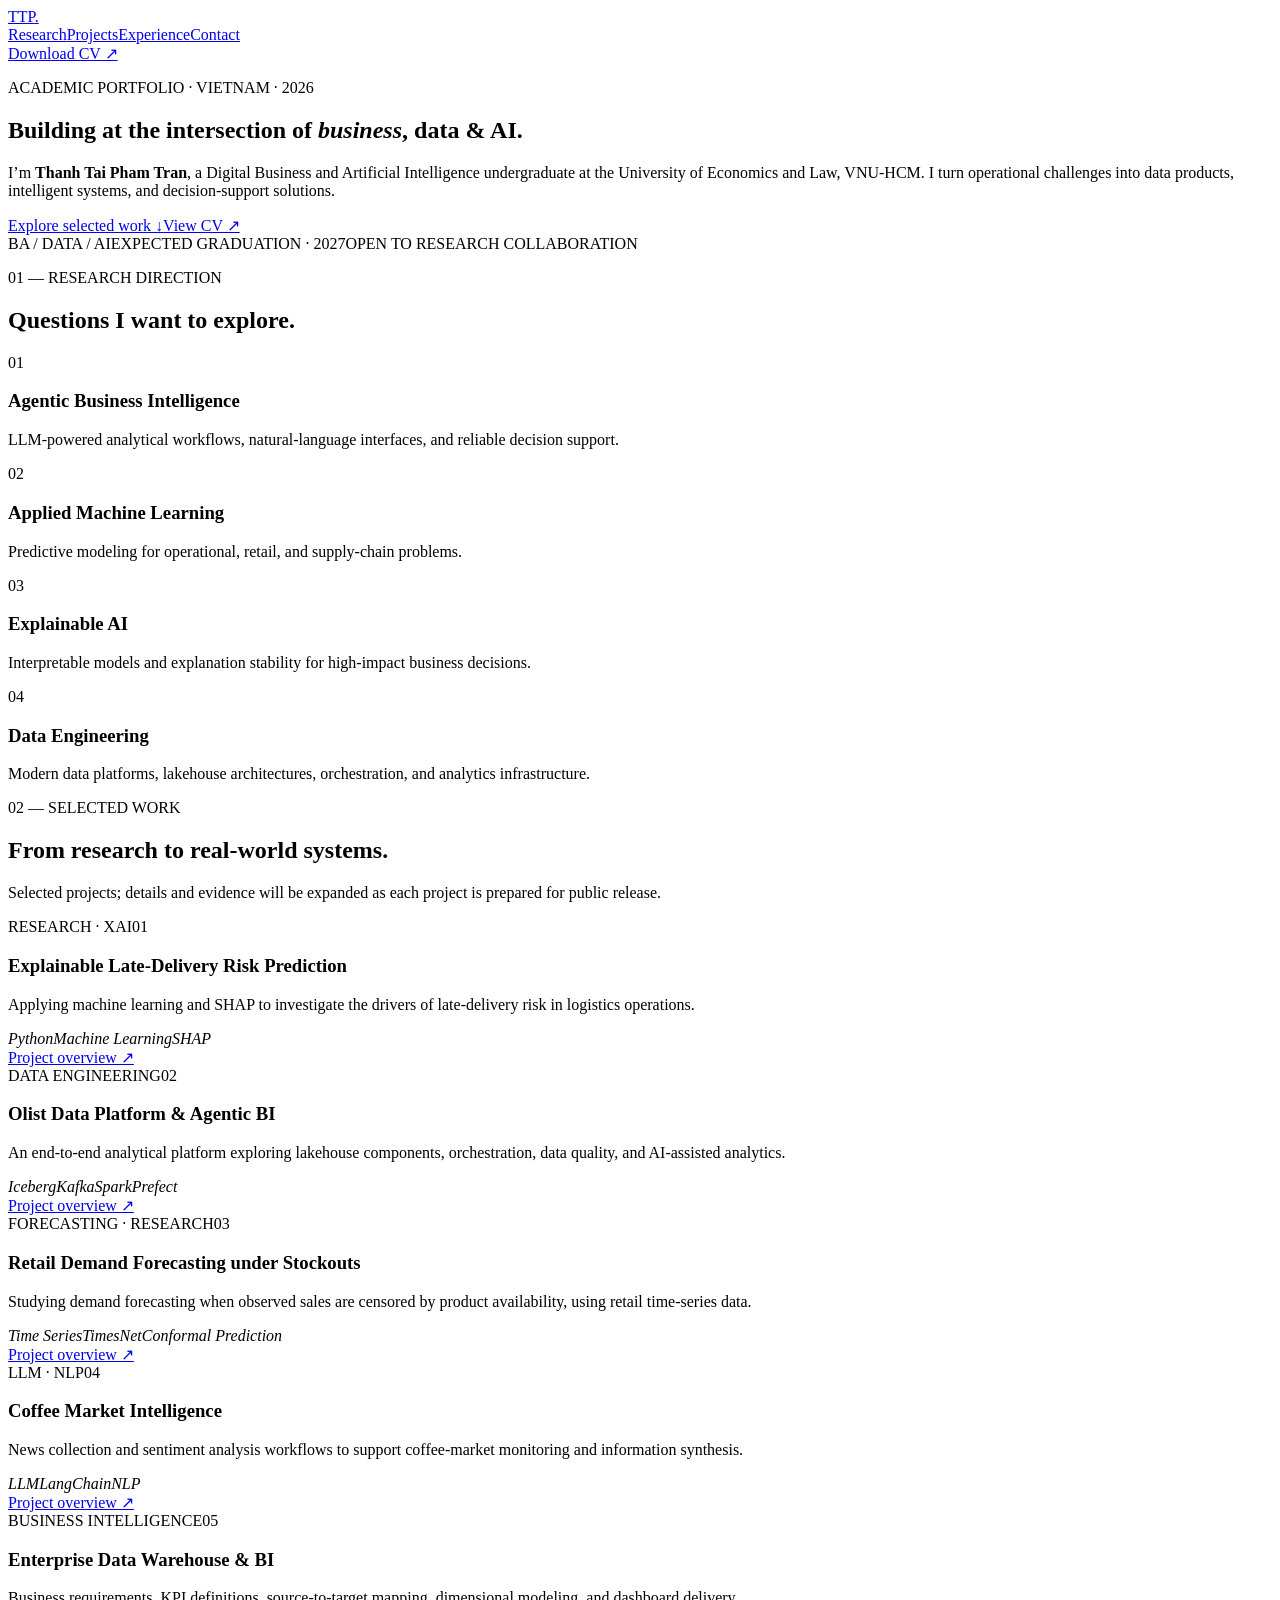
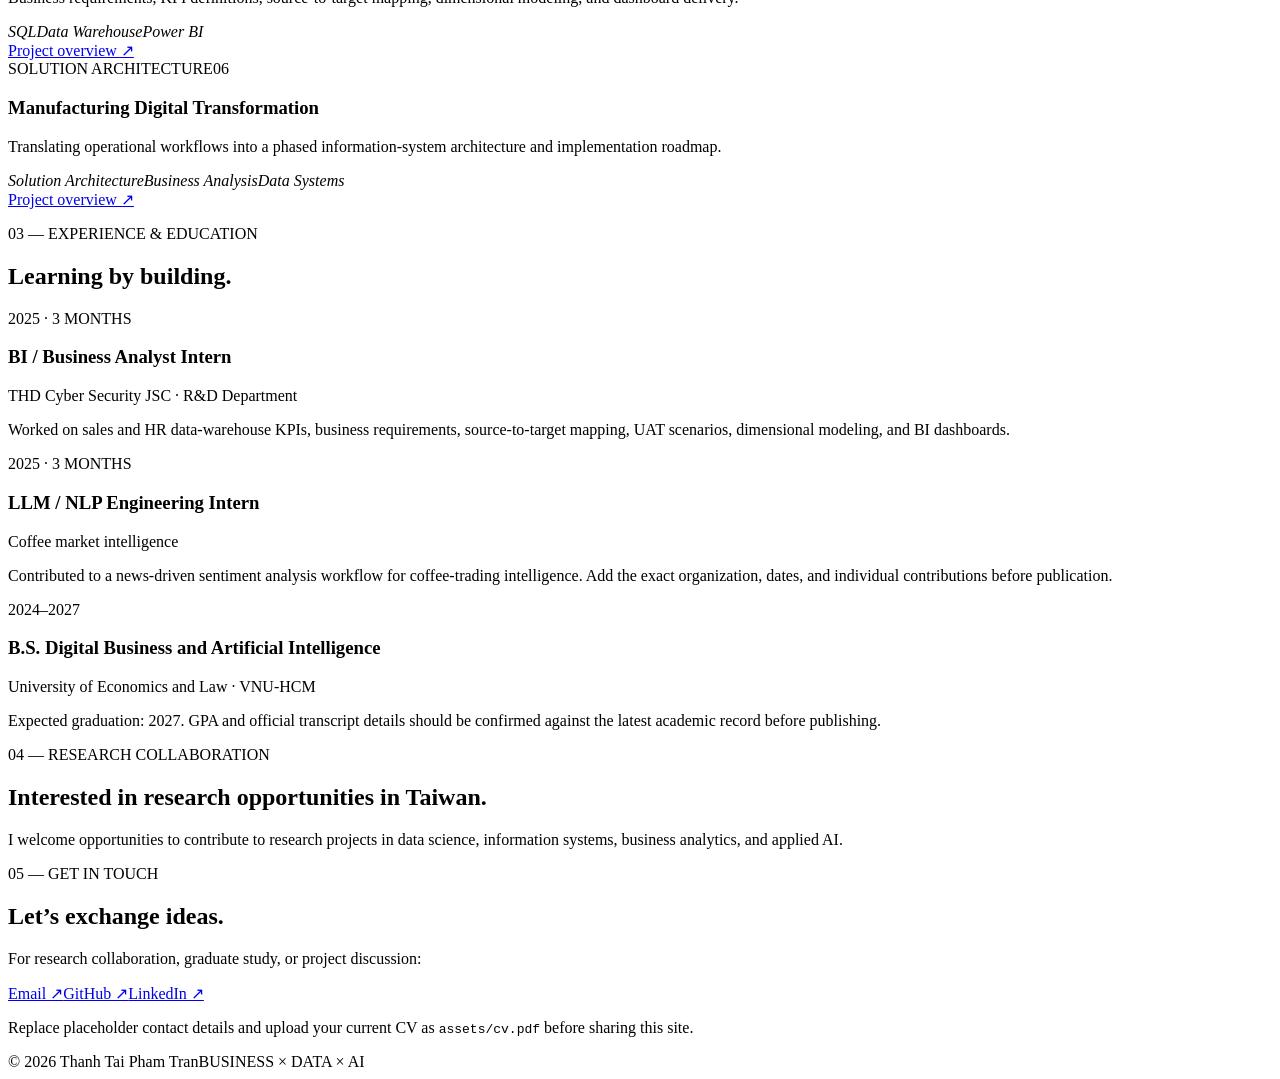
==== index.html @ 2ae8aedc "Add academic portfolio homepage" ====
<!doctype html>
<html lang="en">
<head>
<meta charset="utf-8"><meta name="viewport" content="width=device-width, initial-scale=1">
<meta name="description" content="Academic portfolio of Thanh Tai Pham Tran — Business, Data Science and AI.">
<title>Thanh Tai Pham Tran | Academic Portfolio</title>
<link rel="preconnect" href="https://fonts.googleapis.com"><link rel="preconnect" href="https://fonts.gstatic.com" crossorigin>
<link href="https://fonts.googleapis.com/css2?family=DM+Mono:wght@400;500&family=DM+Sans:wght@400;500;600;700&family=Playfair+Display:wght@600;700&display=swap" rel="stylesheet">
<link rel="stylesheet" href="assets/style.css">
</head>
<body>
<header class="nav"><a class="brand" href="#">TTP<span>.</span></a><nav><a href="#research">Research</a><a href="#projects">Projects</a><a href="#experience">Experience</a><a href="#contact">Contact</a></nav><a class="nav-cta" href="assets/cv.pdf">Download CV ↗</a></header>
<main>
<section class="hero">
<p class="eyebrow">ACADEMIC PORTFOLIO · VIETNAM · 2026</p>
<h1>Building at the intersection of <em>business</em>, data & AI.</h1>
<p class="intro">I’m <strong>Thanh Tai Pham Tran</strong>, a Digital Business and Artificial Intelligence undergraduate at the University of Economics and Law, VNU-HCM. I turn operational challenges into data products, intelligent systems, and decision-support solutions.</p>
<div class="actions"><a class="primary" href="#projects">Explore selected work ↓</a><a class="secondary" href="assets/cv.pdf">View CV ↗</a></div>
<div class="hero-meta"><span>BA / DATA / AI</span><span>EXPECTED GRADUATION · 2027</span><span>OPEN TO RESEARCH COLLABORATION</span></div>
</section>
<section id="research" class="section">
<div class="section-head"><p class="eyebrow">01 — RESEARCH DIRECTION</p><h2>Questions I want to explore.</h2></div>
<div class="interest-grid"><article><span>01</span><h3>Agentic Business Intelligence</h3><p>LLM-powered analytical workflows, natural-language interfaces, and reliable decision support.</p></article><article><span>02</span><h3>Applied Machine Learning</h3><p>Predictive modeling for operational, retail, and supply-chain problems.</p></article><article><span>03</span><h3>Explainable AI</h3><p>Interpretable models and explanation stability for high-impact business decisions.</p></article><article><span>04</span><h3>Data Engineering</h3><p>Modern data platforms, lakehouse architectures, orchestration, and analytics infrastructure.</p></article></div>
</section>
<section id="projects" class="section">
<div class="section-head"><p class="eyebrow">02 — SELECTED WORK</p><h2>From research to real-world systems.</h2><p class="section-note">Selected projects; details and evidence will be expanded as each project is prepared for public release.</p></div>
<div class="project-grid">
<article class="project"><div class="project-top"><span>RESEARCH · XAI</span><span>01</span></div><h3>Explainable Late-Delivery Risk Prediction</h3><p>Applying machine learning and SHAP to investigate the drivers of late-delivery risk in logistics operations.</p><div class="tags"><i>Python</i><i>Machine Learning</i><i>SHAP</i></div><a href="projects/late-delivery-risk.html">Project overview ↗</a></article>
<article class="project"><div class="project-top"><span>DATA ENGINEERING</span><span>02</span></div><h3>Olist Data Platform & Agentic BI</h3><p>An end-to-end analytical platform exploring lakehouse components, orchestration, data quality, and AI-assisted analytics.</p><div class="tags"><i>Iceberg</i><i>Kafka</i><i>Spark</i><i>Prefect</i></div><a href="projects/olist-platform.html">Project overview ↗</a></article>
<article class="project"><div class="project-top"><span>FORECASTING · RESEARCH</span><span>03</span></div><h3>Retail Demand Forecasting under Stockouts</h3><p>Studying demand forecasting when observed sales are censored by product availability, using retail time-series data.</p><div class="tags"><i>Time Series</i><i>TimesNet</i><i>Conformal Prediction</i></div><a href="projects/retail-forecasting.html">Project overview ↗</a></article>
<article class="project"><div class="project-top"><span>LLM · NLP</span><span>04</span></div><h3>Coffee Market Intelligence</h3><p>News collection and sentiment analysis workflows to support coffee-market monitoring and information synthesis.</p><div class="tags"><i>LLM</i><i>LangChain</i><i>NLP</i></div><a href="projects/coffee-intelligence.html">Project overview ↗</a></article>
<article class="project"><div class="project-top"><span>BUSINESS INTELLIGENCE</span><span>05</span></div><h3>Enterprise Data Warehouse & BI</h3><p>Business requirements, KPI definitions, source-to-target mapping, dimensional modeling, and dashboard delivery.</p><div class="tags"><i>SQL</i><i>Data Warehouse</i><i>Power BI</i></div><a href="projects/enterprise-dwh.html">Project overview ↗</a></article>
<article class="project"><div class="project-top"><span>SOLUTION ARCHITECTURE</span><span>06</span></div><h3>Manufacturing Digital Transformation</h3><p>Translating operational workflows into a phased information-system architecture and implementation roadmap.</p><div class="tags"><i>Solution Architecture</i><i>Business Analysis</i><i>Data Systems</i></div><a href="projects/digital-transformation.html">Project overview ↗</a></article>
</div>
</section>
<section id="experience" class="section">
<div class="section-head"><p class="eyebrow">03 — EXPERIENCE & EDUCATION</p><h2>Learning by building.</h2></div>
<div class="timeline">
<article><p class="date">2025 · 3 MONTHS</p><div><h3>BI / Business Analyst Intern</h3><p class="org">THD Cyber Security JSC · R&D Department</p><p>Worked on sales and HR data-warehouse KPIs, business requirements, source-to-target mapping, UAT scenarios, dimensional modeling, and BI dashboards.</p></div></article>
<article><p class="date">2025 · 3 MONTHS</p><div><h3>LLM / NLP Engineering Intern</h3><p class="org">Coffee market intelligence</p><p>Contributed to a news-driven sentiment analysis workflow for coffee-trading intelligence. Add the exact organization, dates, and individual contributions before publication.</p></div></article>
<article><p class="date">2024–2027</p><div><h3>B.S. Digital Business and Artificial Intelligence</h3><p class="org">University of Economics and Law · VNU-HCM</p><p>Expected graduation: 2027. GPA and official transcript details should be confirmed against the latest academic record before publishing.</p></div></article>
</div>
</section>
<section class="section note"><p class="eyebrow">04 — RESEARCH COLLABORATION</p><h2>Interested in research opportunities in Taiwan.</h2><p>I welcome opportunities to contribute to research projects in data science, information systems, business analytics, and applied AI.</p></section>
<section id="contact" class="contact"><p class="eyebrow">05 — GET IN TOUCH</p><h2>Let’s exchange ideas.</h2><p>For research collaboration, graduate study, or project discussion:</p><div class="contact-links"><a href="mailto:YOUR_EMAIL@example.com">Email ↗</a><a href="https://github.com/thanh-tai-435">GitHub ↗</a><a href="https://www.linkedin.com/in/YOUR_LINKEDIN/">LinkedIn ↗</a></div><p class="small">Replace placeholder contact details and upload your current CV as <code>assets/cv.pdf</code> before sharing this site.</p></section>
</main>
<footer><span>© 2026 Thanh Tai Pham Tran</span><span>BUSINESS × DATA × AI</span></footer>
</body></html>
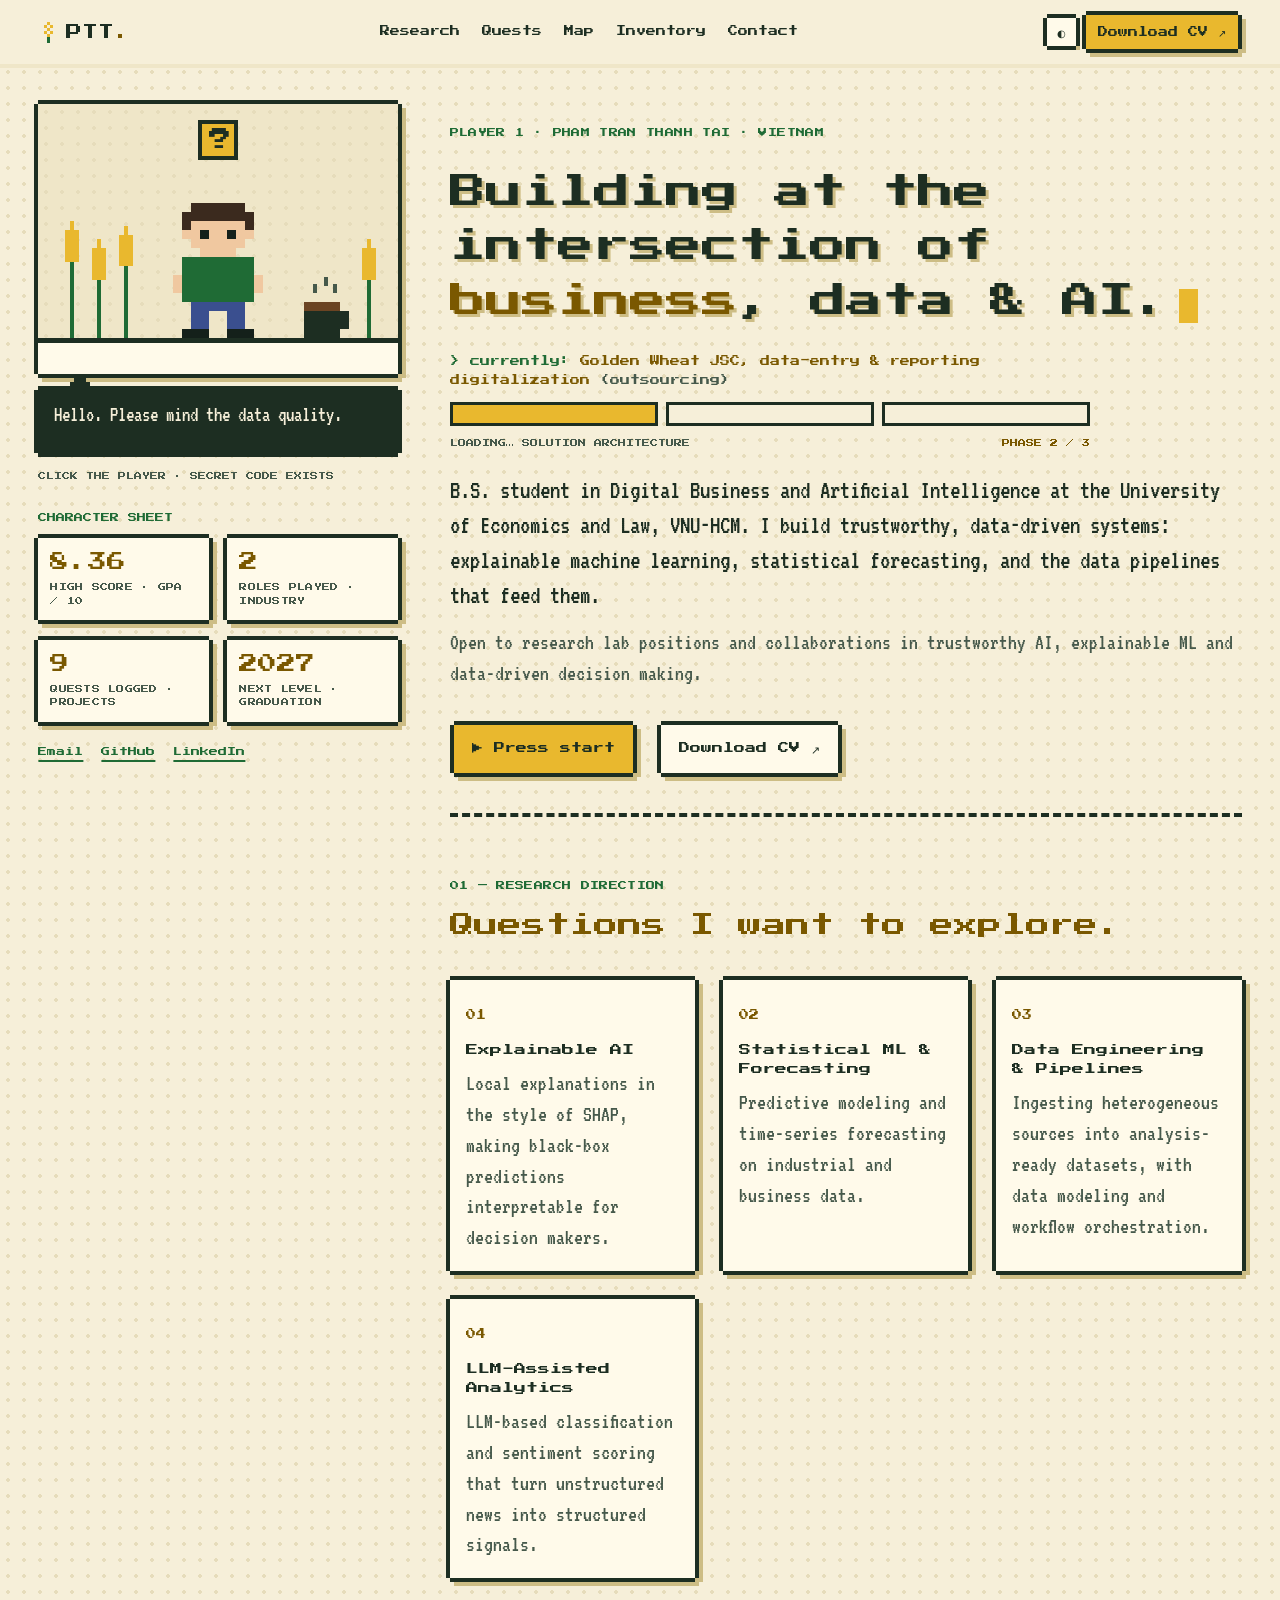
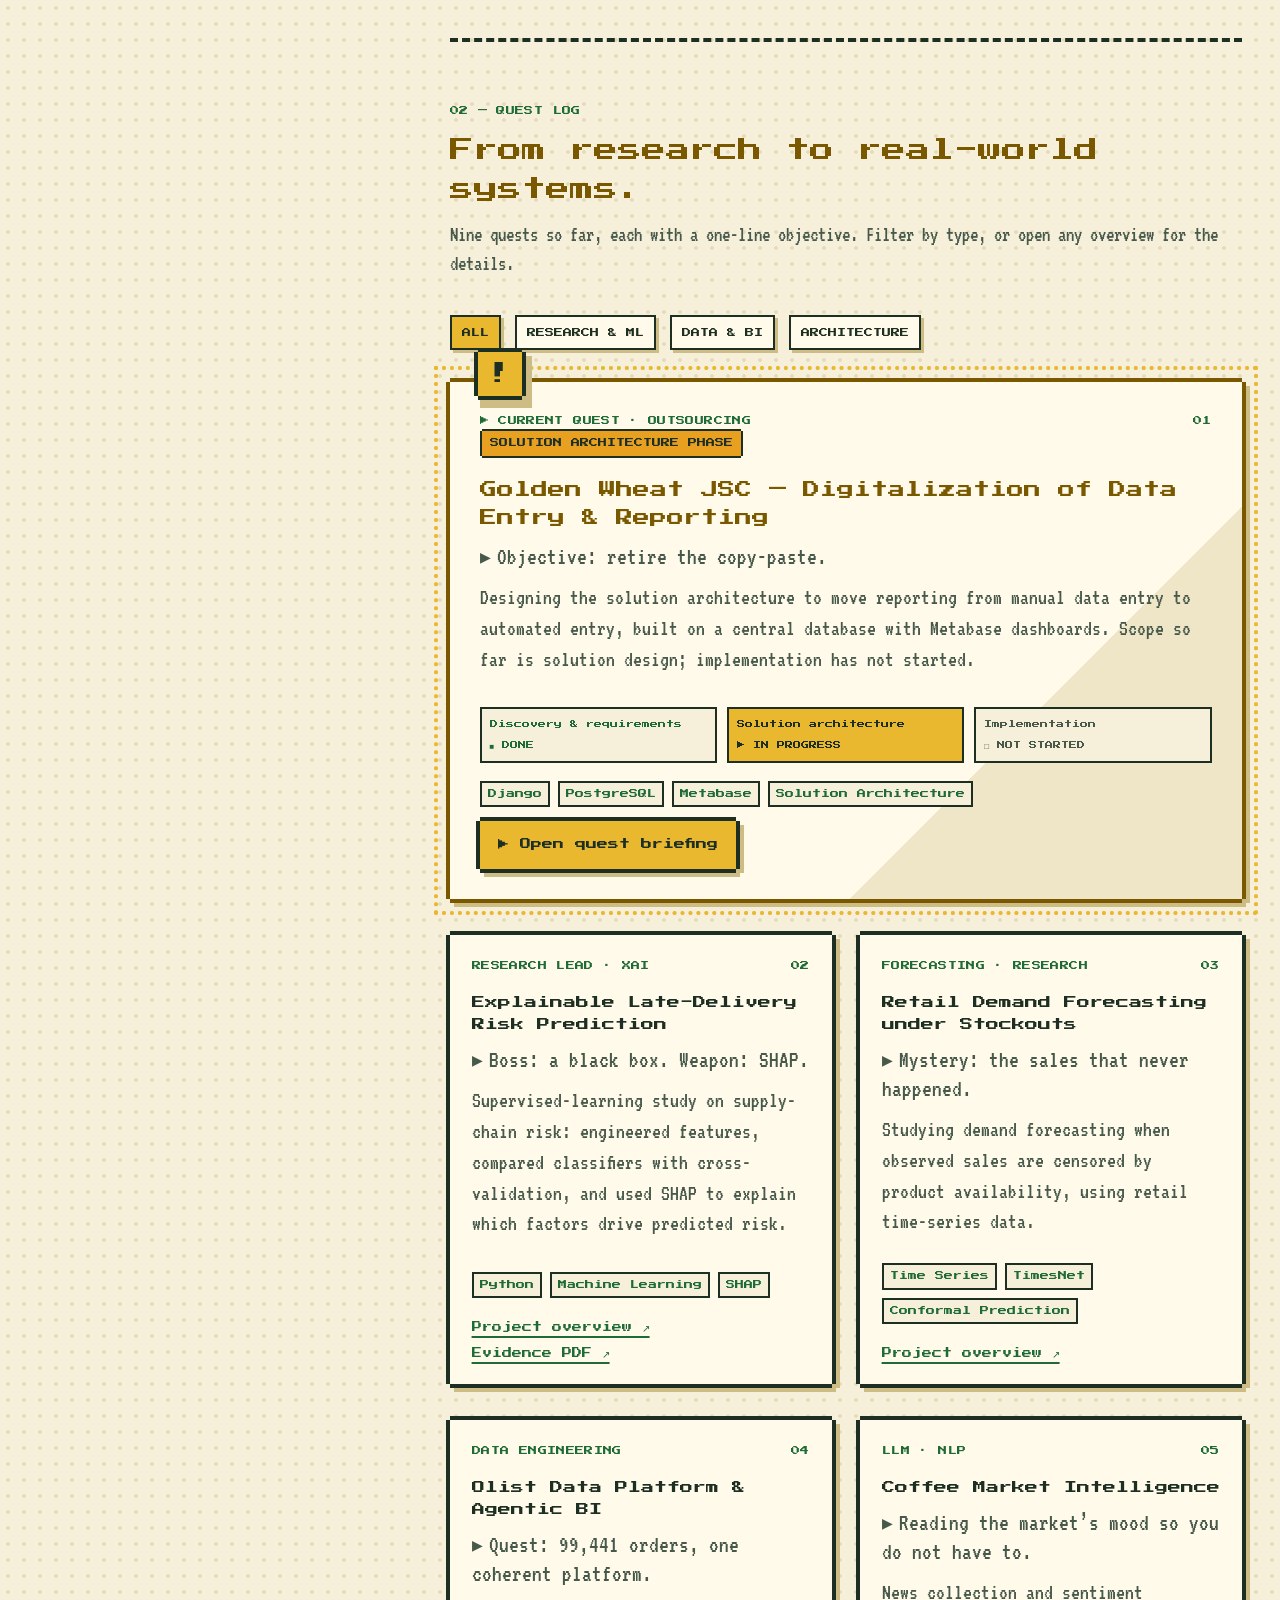
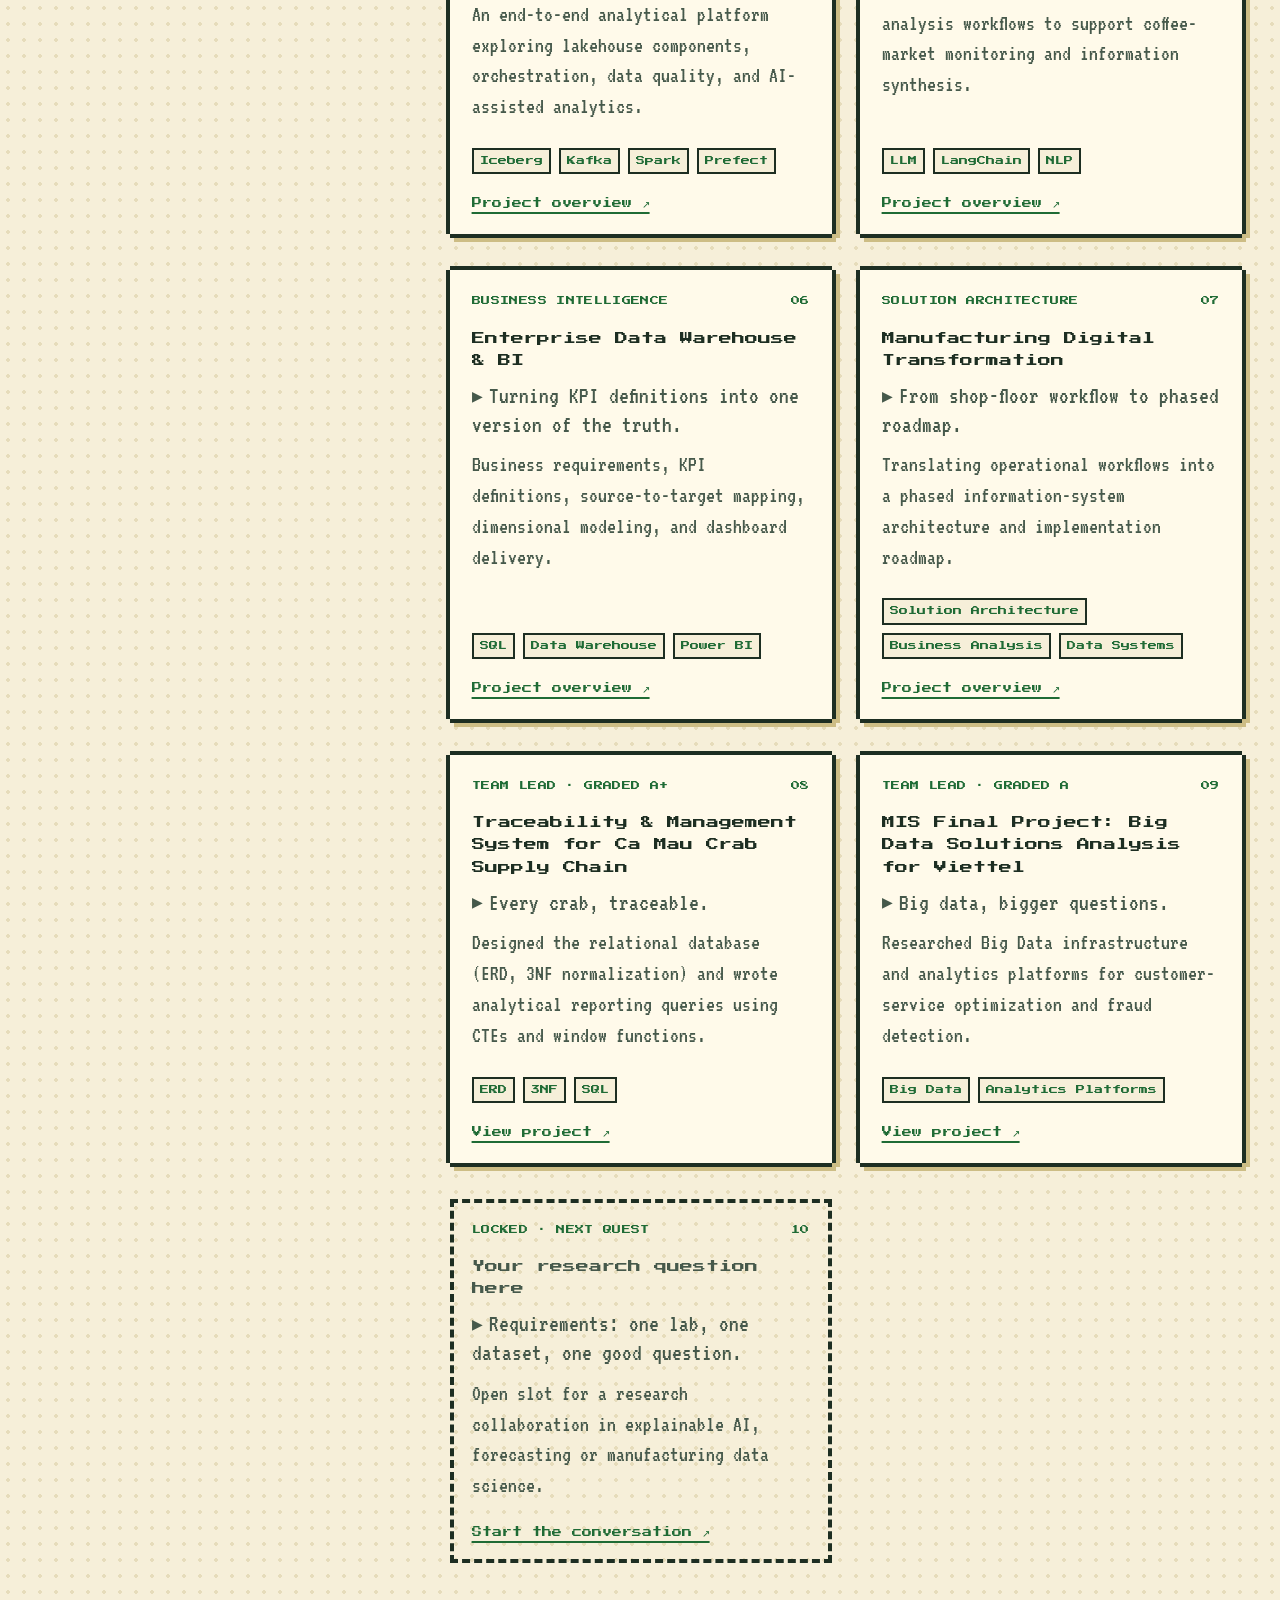
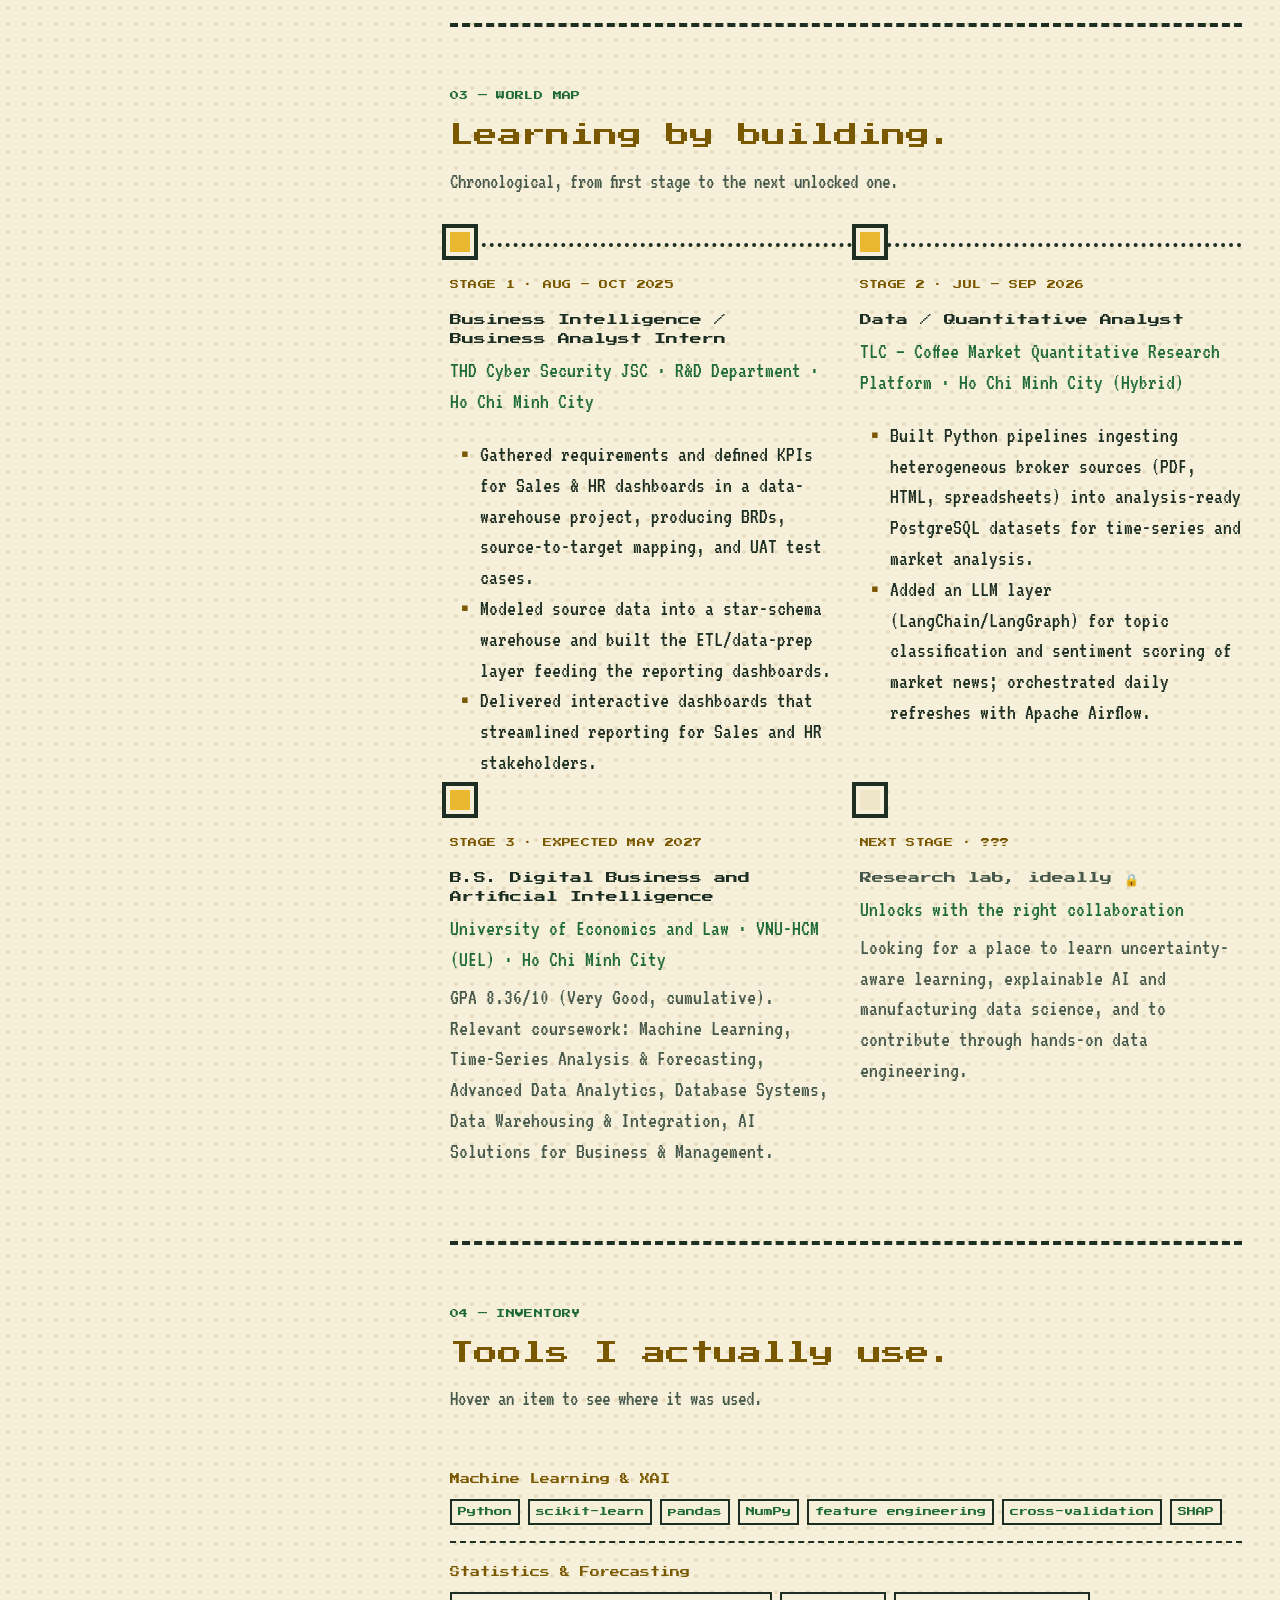
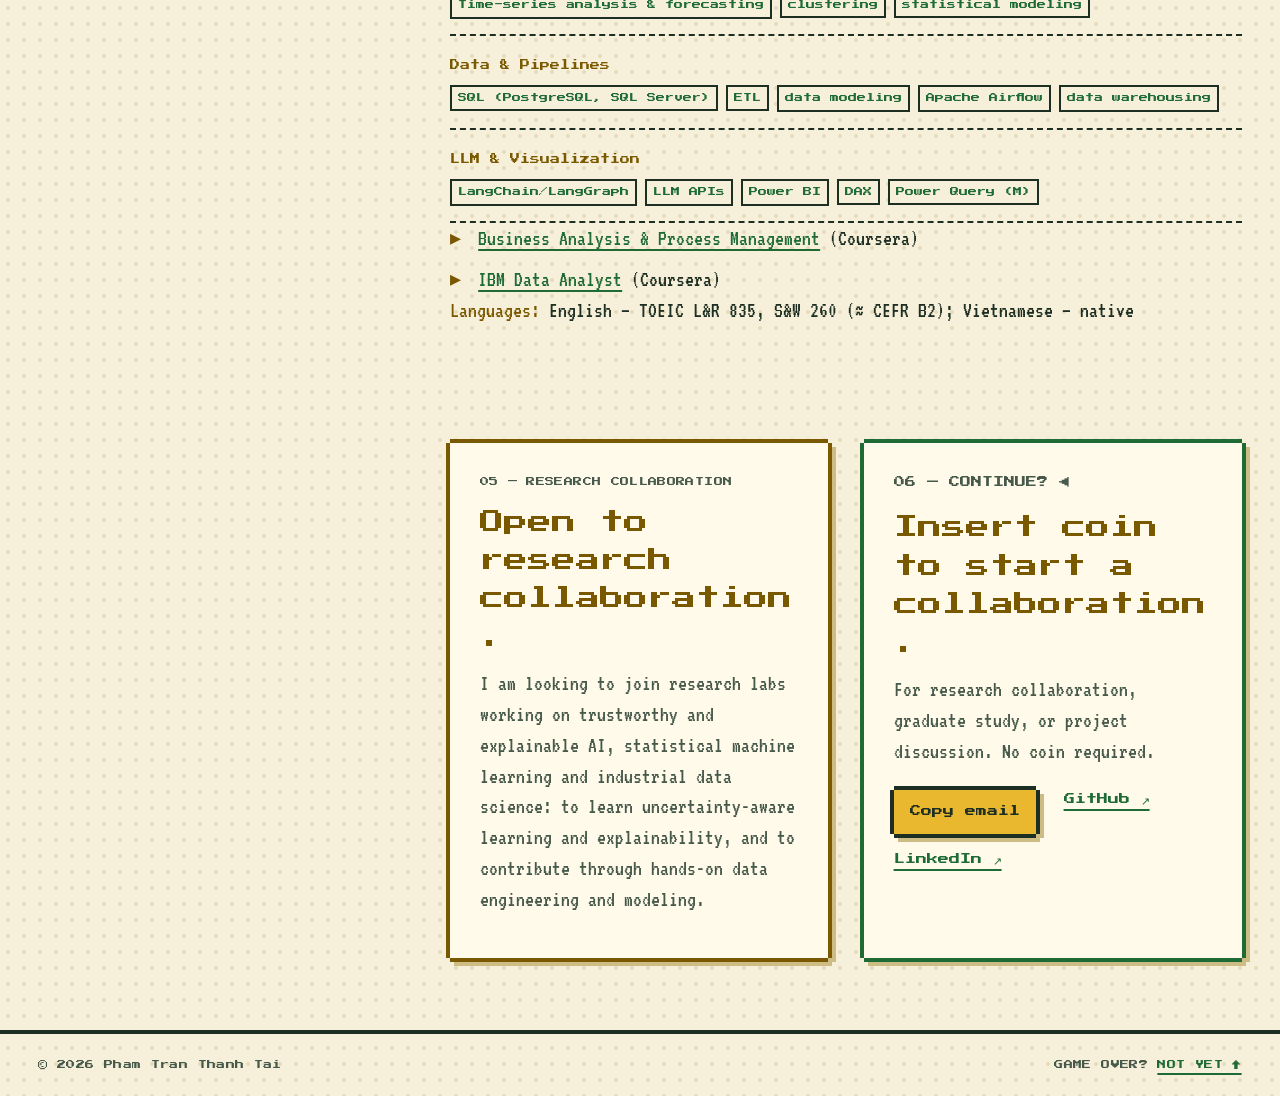
==== commit 3fdd7ace: "Redesign portfolio with pixel theme, quest log and Golden Wheat project - Pixel/8-bit theme with lig" ====
--- a/index.html
+++ b/index.html
@@ -2,47 +2,103 @@
 <html lang="en">
 <head>
 <meta charset="utf-8"><meta name="viewport" content="width=device-width, initial-scale=1">
-<meta name="description" content="Academic portfolio of Thanh Tai Pham Tran — Business, Data Science and AI.">
-<title>Thanh Tai Pham Tran | Academic Portfolio</title>
+<meta name="description" content="Portfolio of Pham Tran Thanh Tai, Digital Business and AI undergraduate at UEL VNU-HCM, applying to research in trustworthy, explainable ML and intelligent manufacturing.">
+<title>Pham Tran Thanh Tai | Academic Portfolio</title>
 <link rel="preconnect" href="https://fonts.googleapis.com"><link rel="preconnect" href="https://fonts.gstatic.com" crossorigin>
-<link href="https://fonts.googleapis.com/css2?family=DM+Mono:wght@400;500&family=DM+Sans:wght@400;500;600;700&family=Playfair+Display:wght@600;700&display=swap" rel="stylesheet">
+<link href="https://fonts.googleapis.com/css2?family=Press+Start+2P&family=VT323&display=swap" rel="stylesheet">
 <link rel="stylesheet" href="assets/style.css">
+<script defer src="assets/game.js"></script>
 </head>
 <body>
-<header class="nav"><a class="brand" href="#">TTP<span>.</span></a><nav><a href="#research">Research</a><a href="#projects">Projects</a><a href="#experience">Experience</a><a href="#contact">Contact</a></nav><a class="nav-cta" href="assets/cv.pdf">Download CV ↗</a></header>
-<main>
-<section class="hero">
-<p class="eyebrow">ACADEMIC PORTFOLIO · VIETNAM · 2026</p>
-<h1>Building at the intersection of <em>business</em>, data & AI.</h1>
-<p class="intro">I’m <strong>Thanh Tai Pham Tran</strong>, a Digital Business and Artificial Intelligence undergraduate at the University of Economics and Law, VNU-HCM. I turn operational challenges into data products, intelligent systems, and decision-support solutions.</p>
-<div class="actions"><a class="primary" href="#projects">Explore selected work ↓</a><a class="secondary" href="assets/cv.pdf">View CV ↗</a></div>
-<div class="hero-meta"><span>BA / DATA / AI</span><span>EXPECTED GRADUATION · 2027</span><span>OPEN TO RESEARCH COLLABORATION</span></div>
+<header class="nav"><a class="brand" href="#">PTT<span>.</span></a><nav><a href="#research">Research</a><a href="#projects">Quests</a><a href="#experience">Map</a><a href="#skills">Inventory</a><a href="#contact">Contact</a></nav><div class="nav-tools"><button class="theme-btn" type="button" aria-label="Toggle light or dark theme" title="Toggle theme">◐</button><a class="nav-cta" href="assets/cv.pdf">Download CV ↗</a></div><div class="xp" aria-hidden="true"><i></i></div></header>
+<main class="layout">
+<section class="hero home">
+<p class="eyebrow">PLAYER 1 · PHAM TRAN THANH TAI · VIETNAM</p>
+<h1>Building at the intersection of <em>business</em>, data &amp; AI.</h1>
+<div class="loading"><p class="typed-line">&gt; currently: <b>Golden Wheat JSC, data-entry &amp; reporting digitalization</b> <span class="muted">(outsourcing)</span></p><div class="loadbar" role="progressbar" aria-label="Golden Wheat project progress" aria-valuetext="Phase 2 of 3: solution architecture in progress"><i class="d"></i><i class="n"></i><i></i></div><p class="loadtxt">LOADING… SOLUTION ARCHITECTURE <span>PHASE 2 / 3</span></p></div>
+<p class="intro">B.S. student in Digital Business and Artificial Intelligence at the University of Economics and Law, VNU-HCM. I build trustworthy, data-driven systems: explainable machine learning, statistical forecasting, and the data pipelines that feed them.</p>
+<p class="lab-line">Open to research lab positions and collaborations in trustworthy AI, explainable ML and data-driven decision making.</p>
+<div class="actions"><a class="primary" href="#projects">▶ Press start</a><a class="secondary" href="assets/cv.pdf">Download CV ↗</a></div>
 </section>
+<aside class="hud" aria-label="Player card">
+<div class="scene">
+<button class="scene-btn" type="button" aria-label="Say hello to the pixel avatar">
+<svg viewBox="0 0 160 120" shape-rendering="crispEdges" role="img" aria-label="Pixel art: a student standing between wheat stalks and a cup of coffee, under a question-mark block">
+<rect class="g" x="0" y="104" width="160" height="16"/><rect class="gl" x="0" y="104" width="160" height="2"/>
+<rect class="sgreen" x="14" y="70" width="2" height="34"/><rect class="sgold" x="12" y="56" width="6" height="14"/><rect class="sgold" x="14" y="52" width="2" height="4"/>
+<rect class="sgreen" x="26" y="78" width="2" height="26"/><rect class="sgold" x="24" y="64" width="6" height="14"/><rect class="sgold" x="26" y="60" width="2" height="4"/>
+<rect class="sgreen" x="38" y="72" width="2" height="32"/><rect class="sgold" x="36" y="58" width="6" height="14"/><rect class="sgold" x="38" y="54" width="2" height="4"/>
+<rect class="sgreen" x="146" y="78" width="2" height="26"/><rect class="sgold" x="144" y="64" width="6" height="14"/><rect class="sgold" x="146" y="60" width="2" height="4"/>
+<rect class="scup" x="118" y="88" width="16" height="16"/><rect class="scoffee" x="118" y="88" width="16" height="4"/><rect class="scup" x="134" y="92" width="4" height="8"/>
+<rect class="steam" x="122" y="80" width="2" height="4"/><rect class="steam" x="127" y="77" width="2" height="4"/><rect class="steam" x="131" y="80" width="2" height="4"/>
+<rect class="coin" x="72" y="8" width="16" height="16"/><text class="coin-q" x="76" y="21">?</text>
+<g transform="translate(56 44) scale(4)"><g class="player">
+<path class="shair" d="M3 0h6v1H3zM2 1h8v1H2zM2 2h1v1H2zM9 2h1v1H9z"/>
+<path class="sskin" d="M3 2h6v1H3zM2 3h8v1H2zM3 4h6v1H3zM4 5h4v1H4zM1 8h1v2H1zM10 8h1v2h-1z"/>
+<path class="sdark" d="M4 3h1v1H4zM7 3h1v1H7z"/>
+<path class="sshirt" d="M2 6h8v5H2z"/>
+<path class="spants" d="M3 11h6v1H3zM3 12h2v2H3zM7 12h2v2H7z"/>
+<path class="sdark" d="M2 14h3v1H2zM7 14h3v1H7z"/>
+</g></g>
+</svg>
+</button>
+<p class="bubble" aria-live="polite">Hello. Please mind the data quality.</p>
+<p class="scene-hint">CLICK THE PLAYER · SECRET CODE EXISTS</p>
+</div>
+
+<p class="sheet-title">Character sheet</p>
+<div class="stat-row"><div class="stat"><b>8.36</b><span>High score · GPA / 10</span></div><div class="stat"><b>2</b><span>Roles played · industry</span></div><div class="stat"><b>9</b><span>Quests logged · projects</span></div><div class="stat"><b>2027</b><span>Next level · graduation</span></div></div>
+<div class="hud-links"><a href="mailto:phamtranthanhtai435@gmail.com">Email</a><a href="https://github.com/thanh-tai-435" rel="noopener" target="_blank">GitHub</a><a href="https://www.linkedin.com/in/thanhtai435/" rel="noopener" target="_blank">LinkedIn</a></div>
+</aside>
+<div class="rest">
 <section id="research" class="section">
 <div class="section-head"><p class="eyebrow">01 — RESEARCH DIRECTION</p><h2>Questions I want to explore.</h2></div>
-<div class="interest-grid"><article><span>01</span><h3>Agentic Business Intelligence</h3><p>LLM-powered analytical workflows, natural-language interfaces, and reliable decision support.</p></article><article><span>02</span><h3>Applied Machine Learning</h3><p>Predictive modeling for operational, retail, and supply-chain problems.</p></article><article><span>03</span><h3>Explainable AI</h3><p>Interpretable models and explanation stability for high-impact business decisions.</p></article><article><span>04</span><h3>Data Engineering</h3><p>Modern data platforms, lakehouse architectures, orchestration, and analytics infrastructure.</p></article></div>
+<div class="interest-grid"><article><span>01</span><h3>Explainable AI</h3><p>Local explanations in the style of SHAP, making black-box predictions interpretable for decision makers.</p></article><article><span>02</span><h3>Statistical ML &amp; Forecasting</h3><p>Predictive modeling and time-series forecasting on industrial and business data.</p></article><article><span>03</span><h3>Data Engineering &amp; Pipelines</h3><p>Ingesting heterogeneous sources into analysis-ready datasets, with data modeling and workflow orchestration.</p></article><article><span>04</span><h3>LLM-Assisted Analytics</h3><p>LLM-based classification and sentiment scoring that turn unstructured news into structured signals.</p></article></div>
 </section>
 <section id="projects" class="section">
-<div class="section-head"><p class="eyebrow">02 — SELECTED WORK</p><h2>From research to real-world systems.</h2><p class="section-note">Selected projects; details and evidence will be expanded as each project is prepared for public release.</p></div>
+<div class="section-head"><p class="eyebrow">02 — QUEST LOG</p><h2>From research to real-world systems.</h2><p class="section-note">Nine quests so far, each with a one-line objective. Filter by type, or open any overview for the details.</p></div>
+<div class="filters" role="group" aria-label="Filter projects"><button class="filter" data-f="all" type="button" aria-pressed="true">ALL</button><button class="filter" data-f="ml" type="button" aria-pressed="false">RESEARCH &amp; ML</button><button class="filter" data-f="data" type="button" aria-pressed="false">DATA &amp; BI</button><button class="filter" data-f="arch" type="button" aria-pressed="false">ARCHITECTURE</button></div>
 <div class="project-grid">
-<article class="project"><div class="project-top"><span>RESEARCH · XAI</span><span>01</span></div><h3>Explainable Late-Delivery Risk Prediction</h3><p>Applying machine learning and SHAP to investigate the drivers of late-delivery risk in logistics operations.</p><div class="tags"><i>Python</i><i>Machine Learning</i><i>SHAP</i></div><a href="projects/late-delivery-risk.html">Project overview ↗</a></article>
-<article class="project"><div class="project-top"><span>DATA ENGINEERING</span><span>02</span></div><h3>Olist Data Platform & Agentic BI</h3><p>An end-to-end analytical platform exploring lakehouse components, orchestration, data quality, and AI-assisted analytics.</p><div class="tags"><i>Iceberg</i><i>Kafka</i><i>Spark</i><i>Prefect</i></div><a href="projects/olist-platform.html">Project overview ↗</a></article>
-<article class="project"><div class="project-top"><span>FORECASTING · RESEARCH</span><span>03</span></div><h3>Retail Demand Forecasting under Stockouts</h3><p>Studying demand forecasting when observed sales are censored by product availability, using retail time-series data.</p><div class="tags"><i>Time Series</i><i>TimesNet</i><i>Conformal Prediction</i></div><a href="projects/retail-forecasting.html">Project overview ↗</a></article>
-<article class="project"><div class="project-top"><span>LLM · NLP</span><span>04</span></div><h3>Coffee Market Intelligence</h3><p>News collection and sentiment analysis workflows to support coffee-market monitoring and information synthesis.</p><div class="tags"><i>LLM</i><i>LangChain</i><i>NLP</i></div><a href="projects/coffee-intelligence.html">Project overview ↗</a></article>
-<article class="project"><div class="project-top"><span>BUSINESS INTELLIGENCE</span><span>05</span></div><h3>Enterprise Data Warehouse & BI</h3><p>Business requirements, KPI definitions, source-to-target mapping, dimensional modeling, and dashboard delivery.</p><div class="tags"><i>SQL</i><i>Data Warehouse</i><i>Power BI</i></div><a href="projects/enterprise-dwh.html">Project overview ↗</a></article>
-<article class="project"><div class="project-top"><span>SOLUTION ARCHITECTURE</span><span>06</span></div><h3>Manufacturing Digital Transformation</h3><p>Translating operational workflows into a phased information-system architecture and implementation roadmap.</p><div class="tags"><i>Solution Architecture</i><i>Business Analysis</i><i>Data Systems</i></div><a href="projects/digital-transformation.html">Project overview ↗</a></article>
+<article class="project featured" data-cat="arch"><span class="quest-flag" aria-hidden="true">!</span><div class="quest-main"><div class="project-top"><span>▶ CURRENT QUEST · OUTSOURCING</span><span>01</span></div><span class="badge badge-wip">SOLUTION ARCHITECTURE PHASE</span><h3>Golden Wheat JSC — Digitalization of Data Entry &amp; Reporting</h3><p class="quip">Objective: retire the copy-paste.</p><p>Designing the solution architecture to move reporting from manual data entry to automated entry, built on a central database with Metabase dashboards. Scope so far is solution design; implementation has not started.</p><ol class="quest-steps"><li class="done">Discovery &amp; requirements<b>DONE</b></li><li class="now">Solution architecture<b>IN PROGRESS</b></li><li class="lock">Implementation<b>NOT STARTED</b></li></ol><div class="tags"><i>Django</i><i>PostgreSQL</i><i>Metabase</i><i>Solution Architecture</i></div><div class="quest-cta"><a class="primary" href="projects/golden-wheat.html">▶ Open quest briefing</a></div></div></article>
+<article class="project" data-cat="ml"><div class="project-top"><span>RESEARCH LEAD · XAI</span><span>02</span></div><h3>Explainable Late-Delivery Risk Prediction</h3><p class="quip">Boss: a black box. Weapon: SHAP.</p><p>Supervised-learning study on supply-chain risk: engineered features, compared classifiers with cross-validation, and used SHAP to explain which factors drive predicted risk.</p><div class="tags"><i>Python</i><i>Machine Learning</i><i>SHAP</i></div><a href="projects/late-delivery-risk.html">Project overview ↗</a><a href="https://drive.google.com/file/d/1sD5wwwjCN2fZGX9y6wiaKDSd6OFvkMs9/view?usp=sharing" rel="noopener" target="_blank">Evidence PDF ↗</a></article>
+<article class="project" data-cat="ml"><div class="project-top"><span>FORECASTING · RESEARCH</span><span>03</span></div><h3>Retail Demand Forecasting under Stockouts</h3><p class="quip">Mystery: the sales that never happened.</p><p>Studying demand forecasting when observed sales are censored by product availability, using retail time-series data.</p><div class="tags"><i>Time Series</i><i>TimesNet</i><i>Conformal Prediction</i></div><a href="projects/retail-forecasting.html">Project overview ↗</a></article>
+<article class="project" data-cat="data"><div class="project-top"><span>DATA ENGINEERING</span><span>04</span></div><h3>Olist Data Platform &amp; Agentic BI</h3><p class="quip">Quest: 99,441 orders, one coherent platform.</p><p>An end-to-end analytical platform exploring lakehouse components, orchestration, data quality, and AI-assisted analytics.</p><div class="tags"><i>Iceberg</i><i>Kafka</i><i>Spark</i><i>Prefect</i></div><a href="projects/olist-platform.html">Project overview ↗</a></article>
+<article class="project" data-cat="ml"><div class="project-top"><span>LLM · NLP</span><span>05</span></div><h3>Coffee Market Intelligence</h3><p class="quip">Reading the market’s mood so you do not have to.</p><p>News collection and sentiment analysis workflows to support coffee-market monitoring and information synthesis.</p><div class="tags"><i>LLM</i><i>LangChain</i><i>NLP</i></div><a href="projects/coffee-intelligence.html">Project overview ↗</a></article>
+<article class="project" data-cat="data"><div class="project-top"><span>BUSINESS INTELLIGENCE</span><span>06</span></div><h3>Enterprise Data Warehouse &amp; BI</h3><p class="quip">Turning KPI definitions into one version of the truth.</p><p>Business requirements, KPI definitions, source-to-target mapping, dimensional modeling, and dashboard delivery.</p><div class="tags"><i>SQL</i><i>Data Warehouse</i><i>Power BI</i></div><a href="projects/enterprise-dwh.html">Project overview ↗</a></article>
+<article class="project" data-cat="arch"><div class="project-top"><span>SOLUTION ARCHITECTURE</span><span>07</span></div><h3>Manufacturing Digital Transformation</h3><p class="quip">From shop-floor workflow to phased roadmap.</p><p>Translating operational workflows into a phased information-system architecture and implementation roadmap.</p><div class="tags"><i>Solution Architecture</i><i>Business Analysis</i><i>Data Systems</i></div><a href="projects/digital-transformation.html">Project overview ↗</a></article>
+<article class="project compact" data-cat="data"><div class="project-top"><span>TEAM LEAD · GRADED A+</span><span>08</span></div><h3>Traceability &amp; Management System for Ca Mau Crab Supply Chain</h3><p class="quip">Every crab, traceable.</p><p>Designed the relational database (ERD, 3NF normalization) and wrote analytical reporting queries using CTEs and window functions.</p><div class="tags"><i>ERD</i><i>3NF</i><i>SQL</i></div><a href="https://drive.google.com/file/d/1L1Sn44I8i-Nn5-aJEscnndxEEO6HQ2eu/view?usp=sharing" rel="noopener" target="_blank">View project ↗</a></article>
+<article class="project compact" data-cat="data"><div class="project-top"><span>TEAM LEAD · GRADED A</span><span>09</span></div><h3>MIS Final Project: Big Data Solutions Analysis for Viettel</h3><p class="quip">Big data, bigger questions.</p><p>Researched Big Data infrastructure and analytics platforms for customer-service optimization and fraud detection.</p><div class="tags"><i>Big Data</i><i>Analytics Platforms</i></div><a href="https://drive.google.com/file/d/1hGSic56oPXM_IjtIPKGVYorg00_sfw3C/view?usp=sharing" rel="noopener" target="_blank">View project ↗</a></article>
+<article class="project slot" data-cat="all"><div class="project-top"><span>LOCKED · NEXT QUEST</span><span>10</span></div><h3>Your research question here</h3><p class="quip">Requirements: one lab, one dataset, one good question.</p><p>Open slot for a research collaboration in explainable AI, forecasting or manufacturing data science.</p><a href="mailto:phamtranthanhtai435@gmail.com">Start the conversation ↗</a></article>
 </div>
 </section>
 <section id="experience" class="section">
-<div class="section-head"><p class="eyebrow">03 — EXPERIENCE & EDUCATION</p><h2>Learning by building.</h2></div>
+<div class="section-head"><p class="eyebrow">03 — WORLD MAP</p><h2>Learning by building.</h2><p class="section-note">Chronological, from first stage to the next unlocked one.</p></div>
 <div class="timeline">
-<article><p class="date">2025 · 3 MONTHS</p><div><h3>BI / Business Analyst Intern</h3><p class="org">THD Cyber Security JSC · R&D Department</p><p>Worked on sales and HR data-warehouse KPIs, business requirements, source-to-target mapping, UAT scenarios, dimensional modeling, and BI dashboards.</p></div></article>
-<article><p class="date">2025 · 3 MONTHS</p><div><h3>LLM / NLP Engineering Intern</h3><p class="org">Coffee market intelligence</p><p>Contributed to a news-driven sentiment analysis workflow for coffee-trading intelligence. Add the exact organization, dates, and individual contributions before publication.</p></div></article>
-<article><p class="date">2024–2027</p><div><h3>B.S. Digital Business and Artificial Intelligence</h3><p class="org">University of Economics and Law · VNU-HCM</p><p>Expected graduation: 2027. GPA and official transcript details should be confirmed against the latest academic record before publishing.</p></div></article>
+<article><p class="date">STAGE 1 · AUG – OCT 2025</p><div><h3>Business Intelligence / Business Analyst Intern</h3><p class="org">THD Cyber Security JSC · R&amp;D Department · Ho Chi Minh City</p><ul><li>Gathered requirements and defined KPIs for Sales &amp; HR dashboards in a data-warehouse project, producing BRDs, source-to-target mapping, and UAT test cases.</li><li>Modeled source data into a star-schema warehouse and built the ETL/data-prep layer feeding the reporting dashboards.</li><li>Delivered interactive dashboards that streamlined reporting for Sales and HR stakeholders.</li></ul></div></article>
+<article><p class="date">STAGE 2 · JUL – SEP 2026</p><div><h3>Data / Quantitative Analyst</h3><p class="org">TLC — Coffee Market Quantitative Research Platform · Ho Chi Minh City (Hybrid)</p><ul><li>Built Python pipelines ingesting heterogeneous broker sources (PDF, HTML, spreadsheets) into analysis-ready PostgreSQL datasets for time-series and market analysis.</li><li>Added an LLM layer (LangChain/LangGraph) for topic classification and sentiment scoring of market news; orchestrated daily refreshes with Apache Airflow.</li></ul></div></article>
+<article><p class="date">STAGE 3 · EXPECTED MAY 2027</p><div><h3>B.S. Digital Business and Artificial Intelligence</h3><p class="org">University of Economics and Law · VNU-HCM (UEL) · Ho Chi Minh City</p><p>GPA 8.36/10 (Very Good, cumulative). Relevant coursework: Machine Learning, Time-Series Analysis &amp; Forecasting, Advanced Data Analytics, Database Systems, Data Warehousing &amp; Integration, AI Solutions for Business &amp; Management.</p></div></article>
+<article class="locked"><p class="date">NEXT STAGE · ???</p><div><h3>Research lab, ideally</h3><p class="org">Unlocks with the right collaboration</p><p>Looking for a place to learn uncertainty-aware learning, explainable AI and manufacturing data science, and to contribute through hands-on data engineering.</p></div></article>
 </div>
 </section>
-<section class="section note"><p class="eyebrow">04 — RESEARCH COLLABORATION</p><h2>Interested in research opportunities in Taiwan.</h2><p>I welcome opportunities to contribute to research projects in data science, information systems, business analytics, and applied AI.</p></section>
-<section id="contact" class="contact"><p class="eyebrow">05 — GET IN TOUCH</p><h2>Let’s exchange ideas.</h2><p>For research collaboration, graduate study, or project discussion:</p><div class="contact-links"><a href="mailto:YOUR_EMAIL@example.com">Email ↗</a><a href="https://github.com/thanh-tai-435">GitHub ↗</a><a href="https://www.linkedin.com/in/YOUR_LINKEDIN/">LinkedIn ↗</a></div><p class="small">Replace placeholder contact details and upload your current CV as <code>assets/cv.pdf</code> before sharing this site.</p></section>
+<section id="skills" class="section">
+<div class="section-head"><p class="eyebrow">04 — INVENTORY</p><h2>Tools I actually use.</h2><p class="section-note">Hover an item to see where it was used.</p></div>
+<div class="skills">
+<div class="skill-row"><span class="skill-label">Machine Learning &amp; XAI</span><div class="chips"><span>Python</span><span title="Late-delivery risk study">scikit-learn</span><span>pandas</span><span>NumPy</span><span>feature engineering</span><span title="Late-delivery risk study">cross-validation</span><span title="Late-delivery risk study: explaining predicted risk">SHAP</span></div></div>
+<div class="skill-row"><span class="skill-label">Statistics &amp; Forecasting</span><div class="chips"><span title="UEL coursework and the retail forecasting research">Time-series analysis &amp; forecasting</span><span>clustering</span><span>statistical modeling</span></div></div>
+<div class="skill-row"><span class="skill-label">Data &amp; Pipelines</span><div class="chips"><span title="TLC datasets">SQL (PostgreSQL, SQL Server)</span><span>ETL</span><span>data modeling</span><span title="TLC daily refreshes">Apache Airflow</span><span title="THD data-warehouse project">data warehousing</span></div></div>
+<div class="skill-row"><span class="skill-label">LLM &amp; Visualization</span><div class="chips"><span title="TLC news classification and sentiment scoring">LangChain/LangGraph</span><span>LLM APIs</span><span>Power BI</span><span>DAX</span><span>Power Query (M)</span></div></div>
+</div>
+<ul class="cert-list">
+<li><a href="https://coursera.org/share/ac3b138487790c73fc496783fe0d5b02" rel="noopener" target="_blank">Business Analysis &amp; Process Management</a> (Coursera)</li>
+<li><a href="https://coursera.org/share/3f261b616e57cad6ccf41a7a4b29de6b" rel="noopener" target="_blank">IBM Data Analyst</a> (Coursera)</li>
+</ul>
+<p class="languages"><strong>Languages:</strong> English — TOEIC L&amp;R 835, S&amp;W 260 (≈ CEFR B2); Vietnamese — native</p>
+</section>
+<div class="duo">
+<section class="section note"><p class="eyebrow">05 — RESEARCH COLLABORATION</p><h2>Open to research collaboration.</h2><p>I am looking to join research labs working on trustworthy and explainable AI, statistical machine learning and industrial data science: to learn uncertainty-aware learning and explainability, and to contribute through hands-on data engineering and modeling.</p></section>
+<section id="contact" class="contact"><p class="continue">06 — CONTINUE?</p><h2>Insert coin to start a collaboration.</h2><p>For research collaboration, graduate study, or project discussion. No coin required.</p><div class="contact-links"><a class="copy" href="mailto:phamtranthanhtai435@gmail.com" data-copy="phamtranthanhtai435@gmail.com">Copy email</a><a href="https://github.com/thanh-tai-435" rel="noopener" target="_blank">GitHub ↗</a><a href="https://www.linkedin.com/in/thanhtai435/" rel="noopener" target="_blank">LinkedIn ↗</a></div></section>
+</div>
+</div>
 </main>
-<footer><span>© 2026 Thanh Tai Pham Tran</span><span>BUSINESS × DATA × AI</span></footer>
-</body></html>+<footer><span>© 2026 Pham Tran Thanh Tai</span><span>GAME OVER? <a href="#">NOT YET ↑</a></span></footer>
+</body></html>
--- a/assets/style.css
+++ b/assets/style.css
@@ -0,0 +1,371 @@
+/* Pixel / 8-bit theme. Fonts (put this exact <link> in each page <head>, after the preconnects):
+   <link href="https://fonts.googleapis.com/css2?family=Press+Start+2P&family=VT323&display=swap" rel="stylesheet">
+   Press Start 2P = short labels/headings/buttons only. VT323 = body text. */
+
+:root{
+  --bg:#14201a; --panel:#1f3329; --panel-2:#192a21; --dot:#1a2b22;
+  --text:#e8f0e0; --muted:#b4c4b0;
+  --gold:#f2c94c; --gold-fill:#f2c94c; --green:#7bd88f; --amber:#f2a93b;
+  --line:#5a8f6f; --shadow:#0a120e; --on-fill:#14201a; --focus:#f2c94c;
+  --px:'Press Start 2P',ui-monospace,monospace; --body:'VT323',ui-monospace,Consolas,monospace;
+  --drop:4px 8px 0 0 var(--shadow),8px 4px 0 0 var(--shadow);
+  color-scheme:dark;
+}
+@media (prefers-color-scheme:light){
+  :root:not([data-theme="dark"]){
+    --bg:#f6efd9; --panel:#fffaea; --panel-2:#efe6c8; --dot:#e6dcbb;
+    --text:#1d2e22; --muted:#46594b;
+    --gold:#7a5800; --gold-fill:#e9b82e; --green:#1f6b35; --amber:#e8a020;
+    --line:#1d2e22; --shadow:#cdbd85; --on-fill:#1d2e22; --focus:#7a5800;
+    color-scheme:light;
+  }
+}
+:root[data-theme="light"]{
+  --bg:#f6efd9; --panel:#fffaea; --panel-2:#efe6c8; --dot:#e6dcbb;
+  --text:#1d2e22; --muted:#46594b;
+  --gold:#7a5800; --gold-fill:#e9b82e; --green:#1f6b35; --amber:#e8a020;
+  --line:#1d2e22; --shadow:#cdbd85; --on-fill:#1d2e22; --focus:#7a5800;
+  color-scheme:light;
+}
+
+*{box-sizing:border-box}
+html{scroll-behavior:smooth;image-rendering:pixelated}
+body{margin:0;background:var(--bg) radial-gradient(var(--dot) 2px,transparent 2px) 0 0/16px 16px;color:var(--text);font:22px/1.4 var(--body);overflow-wrap:break-word}
+::selection{background:var(--gold-fill);color:var(--on-fill)}
+:focus-visible{outline:3px solid var(--focus);outline-offset:3px}
+section[id]{scroll-margin-top:110px}
+
+/* pixel box: stepped corners (4 offset shadows) + hard offset drop shadow */
+.nav-cta,.primary,.secondary,.project,.interest-grid article,.stat,.diagram,.callout,.note{
+  --bc:var(--line);
+  --notch:0 -4px 0 0 var(--bc),0 4px 0 0 var(--bc),-4px 0 0 0 var(--bc),4px 0 0 0 var(--bc);
+  box-shadow:var(--notch),var(--drop);
+}
+
+/* type */
+h1,h2,h3{font-family:var(--px);font-weight:400;line-height:1.6;overflow-wrap:anywhere;margin:0}
+h1{font-size:clamp(17px,2.2vw + 10px,34px);line-height:1.5;margin:24px 0;color:var(--text);text-shadow:3px 3px 0 var(--shadow)}
+h1 em{font-style:normal;color:var(--gold)}
+h1::after{content:"";display:inline-block;width:.55em;height:.95em;margin-left:.25em;background:var(--gold-fill);vertical-align:-.12em;animation:blink 1s steps(2,start) infinite}
+@keyframes blink{to{visibility:hidden}}
+h2{font-size:clamp(13px,1.2vw + 9px,20px);margin:36px 0 12px;color:var(--gold)}
+h3{font-size:12px;margin:12px 0 8px}
+p{margin:0 0 14px}
+a{color:var(--green);text-decoration:underline;text-decoration-thickness:2px;text-underline-offset:4px}
+a:hover{color:var(--gold)}
+strong{color:var(--gold);font-weight:400}
+ul{padding-left:1.4em}
+li::marker{content:"\25AA  ";color:var(--gold)}
+code{font:inherit;background:var(--panel-2);color:var(--gold);padding:0 6px;box-shadow:inset 0 0 0 2px var(--line)}
+
+/* nav */
+.nav{position:sticky;top:0;z-index:5;min-height:68px;padding:10px max(calc((100% - 1120px)/2),6%);display:flex;flex-wrap:wrap;gap:10px 24px;align-items:center;justify-content:space-between;background:var(--bg);border-bottom:4px solid var(--line)}
+.brand{display:inline-flex;align-items:center;font:16px var(--px);color:var(--text);text-decoration:none}
+.brand span{color:var(--gold)}
+/* wheat ear sprite, 3px pixels */
+.brand::before{content:"";width:3px;height:3px;margin:0 16px 0 9px;background:var(--gold-fill);transform:translateY(-9px);
+  box-shadow:-3px 3px var(--gold-fill),3px 3px var(--gold-fill),0 6px var(--gold-fill),-3px 9px var(--gold-fill),3px 9px var(--gold-fill),0 12px var(--gold-fill),0 15px var(--green),0 18px var(--green)}
+nav{display:flex;gap:6px 22px;flex-wrap:wrap}
+nav a{font:10px/1.8 var(--px);color:var(--text);text-decoration:none;border-bottom:3px solid transparent;padding:2px 0}
+nav a:hover,nav a:focus-visible{color:var(--gold);border-bottom-color:var(--gold)}
+.nav-cta{font:10px/1.8 var(--px);background:var(--gold-fill);color:var(--on-fill);text-decoration:none;padding:8px 12px;margin:4px 4px 4px 0}
+
+/* buttons */
+.actions{display:flex;gap:20px;flex-wrap:wrap;margin:32px 0 48px}
+.primary,.secondary,.nav-cta{display:inline-block;text-decoration:none}
+.primary,.secondary{font:11px/1.8 var(--px);padding:14px 18px;margin:4px}
+.primary{background:var(--gold-fill);color:var(--on-fill)}
+.secondary{background:var(--panel);color:var(--text)}
+.primary:hover,.secondary:hover,.nav-cta:hover{transform:translate(-2px,-2px);color:var(--on-fill)}
+.secondary:hover{color:var(--gold);background:var(--panel-2)}
+.primary:active,.secondary:active,.nav-cta:active{transform:translate(4px,4px);box-shadow:var(--notch)}
+.primary,.secondary,.nav-cta{transition:transform .06s steps(2)}
+
+/* layout */
+main{max-width:1120px;margin:auto;padding:0 max(24px,6%)}
+.hero{padding:72px 0 56px;max-width:850px}
+.eyebrow,.date,.project-top,.hero-meta{font:9px/1.9 var(--px);letter-spacing:.04em;color:var(--green);text-transform:uppercase}
+.eyebrow{margin:0}
+.intro{font-size:26px;line-height:1.35;max-width:690px;color:var(--text)}
+.hero-meta{display:flex;gap:10px 28px;flex-wrap:wrap;color:var(--muted)}
+.section{padding:60px 0;border-top:4px dashed var(--line)}
+.section-head{margin-bottom:36px}
+.section-head h2,.note h2,.contact h2{font-size:clamp(14px,1.5vw + 9px,24px);margin:12px 0;color:var(--gold)}
+.section-note{color:var(--muted);font-size:21px}
+
+.interest-grid{display:grid;grid-template-columns:repeat(4,1fr);gap:32px}
+.interest-grid article{background:var(--panel);padding:18px 16px}
+.interest-grid span{font:10px var(--px);color:var(--gold)}
+.interest-grid p,.project p,.timeline p,.note p,.contact p{color:var(--muted)}
+.interest-grid p{margin:0}
+
+.project-grid{display:grid;grid-template-columns:repeat(2,1fr);gap:36px 32px}
+.project{background:var(--panel);padding:22px;min-height:230px;display:flex;flex-direction:column;min-width:0}
+.project-top{display:flex;justify-content:space-between;gap:12px;flex-wrap:wrap}
+.project h3{font-size:13px;line-height:1.7;margin:18px 0 10px}
+.project p{margin:0 0 14px}
+.project>a{font:10px/1.8 var(--px);margin-top:8px;align-self:flex-start}
+.project.featured{grid-column:1/-1;--bc:var(--gold);background:linear-gradient(135deg,var(--panel) 0 70%,var(--panel-2) 70%)}
+.project.featured h3{font-size:clamp(13px,1vw + 9px,17px);color:var(--gold)}
+
+/* chips / tags */
+.tags{display:flex;gap:8px;flex-wrap:wrap;margin-top:auto;padding:12px 0}
+.tags i,.chips>*{font:9px/1.6 var(--px);font-style:normal;color:var(--green);background:var(--bg);padding:6px 8px;box-shadow:inset 0 0 0 2px var(--line);overflow-wrap:anywhere}
+.chips{display:flex;gap:8px;flex-wrap:wrap}
+
+.badge{display:inline-block;font:9px/1.6 var(--px);padding:5px 8px;color:var(--on-fill);background:var(--gold-fill);box-shadow:0 -2px var(--on-fill),0 2px var(--on-fill),-2px 0 var(--on-fill),2px 0 var(--on-fill);margin:2px;vertical-align:middle}
+.badge-wip{background:var(--amber)}
+.badge-done{background:var(--green);color:var(--on-fill)}
+@media (prefers-color-scheme:light){:root:not([data-theme="dark"]) .badge-done{background:#7fcf8d}}
+:root[data-theme="light"] .badge-done{background:#7fcf8d}
+
+/* skills */
+.skills{display:grid;gap:0}
+.skill-row{display:grid;grid-template-columns:200px 1fr;gap:12px 22px;align-items:start;padding:16px 0;border-bottom:2px dashed var(--line)}
+.skill-row:first-child{padding-top:0}
+.skill-label{font:10px/1.9 var(--px);color:var(--gold);padding-top:4px}
+
+.cert-list{list-style:none;padding:0;margin:0;display:grid;gap:10px}
+.cert-list li{padding-left:1.3em;position:relative}
+.cert-list li::marker{content:""}
+.cert-list li::before{content:"\25B8";position:absolute;left:0;color:var(--gold)}
+
+/* stats */
+.stat-row{display:grid;grid-template-columns:repeat(auto-fit,minmax(170px,1fr));gap:32px 28px;margin:24px 0}
+.stat{background:var(--panel);padding:18px 16px;display:flex;flex-direction:column;gap:8px;min-width:0}
+.stat>:first-child{font:clamp(16px,1vw + 10px,24px)/1.3 var(--px);color:var(--gold);overflow-wrap:anywhere}
+.stat>:not(:first-child){font-size:20px;line-height:1.2;color:var(--muted)}
+
+/* facts dl */
+.facts{display:grid;grid-template-columns:minmax(120px,200px) 1fr;margin:20px 0;background:var(--panel);box-shadow:inset 0 0 0 2px var(--line)}
+.facts dt,.facts dd{margin:0;padding:10px 14px;border-bottom:2px dashed var(--line)}
+.facts dt{font:10px/1.9 var(--px);color:var(--gold);padding-top:14px}
+.facts dt:last-of-type,.facts dd:last-of-type{border-bottom:0}
+
+/* diagram + callout */
+.diagram{background:var(--panel-2);padding:14px;margin:28px 4px}
+.diagram svg{display:block;width:100%;height:auto;max-width:100%}
+.callout{background:var(--panel);padding:16px 20px;margin:28px 4px;--bc:var(--gold);border-left:0}
+.callout>:last-child{margin-bottom:0}
+
+/* timeline */
+.timeline{display:grid;gap:30px}
+.timeline article{display:grid;grid-template-columns:170px 1fr;gap:22px}
+.timeline .date{padding-top:6px}
+.timeline .date::before{content:"";display:inline-block;width:8px;height:8px;margin-right:8px;background:var(--gold-fill)}
+.timeline h3{margin:0}
+.timeline .org{color:var(--green);margin:6px 0}
+.timeline p:last-child{margin-top:7px}
+
+/* note + contact */
+.note{background:var(--panel);--bc:var(--gold);padding:30px;margin:36px 4px 72px;border-top:0}
+.note p{max-width:650px}
+.contact{padding:36px 0 90px}
+.contact-links{display:flex;gap:16px 28px;flex-wrap:wrap;margin:24px 0}
+.contact-links a{font:11px/1.8 var(--px)}
+.small{font-size:19px!important}
+
+footer{border-top:4px solid var(--line);padding:22px max(24px,6%);display:flex;justify-content:space-between;gap:12px;flex-wrap:wrap;color:var(--muted);font:9px/1.9 var(--px);letter-spacing:.04em}
+
+@media (max-width:900px){.interest-grid{grid-template-columns:repeat(2,1fr)}}
+@media (max-width:720px){
+  .hero{padding:48px 0 40px}
+  .project-grid{grid-template-columns:1fr}
+  .timeline article{grid-template-columns:1fr;gap:4px}
+  .skill-row,.facts{grid-template-columns:1fr}
+  .facts dt{padding-bottom:0;border-bottom:0}
+  .section{padding:44px 0}
+}
+@media (max-width:560px){
+  body{font-size:21px}
+  .interest-grid{grid-template-columns:1fr}
+  nav{order:3;width:100%;gap:4px 16px}
+  .note{padding:22px 18px}
+  .actions{gap:14px}
+}
+
+/* ===== Game layer: HUD, hero scene, quest log, world map, toasts ===== */
+
+/* XP bar under the nav fills as you scroll; theme toggle */
+.nav{position:sticky}
+.xp{position:absolute;left:0;right:0;bottom:-4px;height:4px;background:var(--panel-2)}
+.xp i{display:block;height:100%;width:0;background:var(--gold-fill)}
+.nav-tools{display:flex;align-items:center;gap:10px}
+.theme-btn{font:10px/1 var(--px);color:var(--text);background:var(--panel);border:0;padding:9px 10px;cursor:pointer;box-shadow:var(--notch,0 0 0 0),4px 4px 0 var(--shadow);--bc:var(--line);--notch:0 -4px 0 0 var(--bc),0 4px 0 0 var(--bc),-4px 0 0 0 var(--bc),4px 0 0 0 var(--bc)}
+.theme-btn:hover{color:var(--gold)}
+.theme-btn:active{transform:translate(3px,3px)}
+
+/* hero: text + pixel scene */
+.hero.home{max-width:none;padding-top:56px}
+.hero-grid{display:grid;grid-template-columns:minmax(0,1.35fr) minmax(0,1fr);gap:40px 56px;align-items:center}
+.typed-line{font:10px/2 var(--px);color:var(--green);margin:0 0 18px;min-height:2em}
+.typed-line b{font-weight:400;color:var(--gold)}
+.typed::after{content:"_";animation:blink 1s steps(2,start) infinite}
+.lab-line{color:var(--muted)}
+.scene{position:relative;display:flex;flex-direction:column;gap:18px;align-items:stretch}
+.scene-btn{display:block;width:100%;padding:0;border:0;background:var(--panel-2);cursor:pointer;--bc:var(--line);--notch:0 -4px 0 0 var(--bc),0 4px 0 0 var(--bc),-4px 0 0 0 var(--bc),4px 0 0 0 var(--bc);box-shadow:var(--notch),var(--drop);background-image:radial-gradient(var(--dot) 2px,transparent 2px);background-size:16px 16px}
+.scene-btn svg{display:block;width:100%;height:auto}
+.scene-btn:hover .coin{fill:var(--on-fill);stroke:var(--gold-fill)}
+.scene .g{fill:var(--panel)}.scene .gl{fill:var(--line)}
+.scene .sgold{fill:var(--gold-fill)}.scene .sgreen{fill:var(--green)}
+.scene .shair{fill:#3b2a1e}.scene .sskin{fill:#f0c8a0}.scene .sshirt{fill:var(--green)}
+.scene .spants{fill:#3a4f8f}.scene .sdark{fill:#14201a}.scene .scup{fill:var(--text)}
+.scene .scoffee{fill:#6b4423}.scene .steam{fill:var(--muted);animation:steam 1.6s steps(4) infinite}
+.scene .steam:nth-of-type(2){animation-delay:.5s}.scene .steam:nth-of-type(3){animation-delay:1s}
+.scene .coin{fill:var(--gold-fill);stroke:var(--on-fill);stroke-width:2}
+.scene .coin-q{font:10px var(--px);fill:var(--on-fill)}
+.scene .player{animation:bob 1s steps(2) infinite}
+.scene-btn.hop .player{animation:hop .5s steps(5) 1}
+@keyframes bob{50%{transform:translateY(-1px)}}
+@keyframes hop{50%{transform:translateY(-4px)}}
+@keyframes steam{0%{opacity:0;transform:translateY(0)}50%{opacity:1}100%{opacity:0;transform:translateY(-8px)}}
+.bubble{position:relative;margin:0;padding:12px 16px;background:var(--text);color:var(--bg);font-size:22px;line-height:1.25;min-height:3.2em;--bc:var(--text);box-shadow:0 -4px 0 0 var(--bc),0 4px 0 0 var(--bc),-4px 0 0 0 var(--bc),4px 0 0 0 var(--bc)}
+.bubble::before{content:"";position:absolute;top:-12px;left:36px;width:12px;height:12px;background:var(--text);box-shadow:-4px 4px 0 var(--text),4px 4px 0 var(--text)}
+.scene-hint{font:8px/1.8 var(--px);color:var(--muted);margin:0}
+
+/* character sheet (stat row) */
+.sheet-title{font:9px/1.9 var(--px);color:var(--green);margin:36px 0 -8px;text-transform:uppercase}
+.stat>:not(:first-child){font:9px/1.7 var(--px);text-transform:uppercase;letter-spacing:.03em}
+
+/* quest log */
+.filters{display:flex;gap:10px 14px;flex-wrap:wrap;margin:0 0 32px}
+.filter{font:9px/1.7 var(--px);color:var(--text);background:var(--panel);border:0;padding:10px 12px;cursor:pointer;box-shadow:inset 0 0 0 2px var(--line),3px 3px 0 var(--shadow)}
+.filter:hover{color:var(--gold)}
+.filter[aria-pressed="true"]{background:var(--gold-fill);color:var(--on-fill);box-shadow:inset 0 0 0 2px var(--on-fill),3px 3px 0 var(--shadow)}
+.filter:active{transform:translate(3px,3px)}
+.project[hidden]{display:none}
+.quip{font-size:24px;line-height:1.2;color:var(--gold);margin:0 0 10px!important}
+.quip::before{content:"\25B6  ";font-size:.6em;vertical-align:.15em}
+.project{transition:transform .08s steps(2)}
+.project:hover{transform:translate(-3px,-3px)}
+
+/* world map (experience) */
+.timeline{position:relative;gap:44px;padding-left:44px}
+.timeline::before{content:"";position:absolute;left:11px;top:8px;bottom:8px;width:0;border-left:4px dotted var(--line)}
+.timeline article{position:relative;grid-template-columns:1fr;gap:4px}
+.timeline article::before{content:"";position:absolute;left:-42px;top:2px;width:20px;height:20px;background:var(--gold-fill);box-shadow:0 0 0 4px var(--bg),0 0 0 8px var(--line)}
+.timeline .date::before{display:none}
+.timeline .date{color:var(--gold);padding-top:0}
+.timeline article.locked::before{background:var(--panel-2);box-shadow:0 0 0 4px var(--bg),0 0 0 8px var(--line);animation:blink 1.2s steps(2,start) infinite}
+.timeline article.locked h3{color:var(--muted)}
+.timeline article.locked h3::after{content:" \1F512"}
+
+/* inventory tooltips */
+.chips>[title]{cursor:help}
+.chips>[title]:hover{color:var(--gold);box-shadow:inset 0 0 0 2px var(--gold)}
+
+/* contact */
+.contact h2{margin-top:12px}
+.continue{font:11px/1.9 var(--px);color:var(--gold);margin:0 0 14px}
+.continue::after{content:" \25C0";animation:blink 1s steps(2,start) infinite}
+.contact-links .copy{font:11px/1.8 var(--px);background:var(--gold-fill);color:var(--on-fill);border:0;padding:12px 16px;cursor:pointer;text-decoration:none;--bc:var(--line);--notch:0 -4px 0 0 var(--bc),0 4px 0 0 var(--bc),-4px 0 0 0 var(--bc),4px 0 0 0 var(--bc);box-shadow:var(--notch),var(--drop)}
+.contact-links .copy:active{transform:translate(4px,4px);box-shadow:var(--notch)}
+footer a{color:var(--green)}
+
+/* scroll reveal (JS adds .reveal, so no-JS shows everything) */
+.reveal{opacity:0;transform:translateY(14px)}
+.reveal.in{animation:pop .4s steps(4) forwards}
+@keyframes pop{to{opacity:1;transform:none}}
+
+/* toast + wheat rain */
+.toast{position:fixed;left:50%;bottom:24px;z-index:20;transform:translate(-50%,160%);max-width:min(92vw,520px);padding:12px 16px;background:var(--gold-fill);color:var(--on-fill);font:9px/1.8 var(--px);box-shadow:0 -4px var(--on-fill),0 4px var(--on-fill),-4px 0 var(--on-fill),4px 0 var(--on-fill);transition:transform .25s steps(4)}
+.toast.show{transform:translate(-50%,0)}
+.grain{position:fixed;top:-20px;z-index:19;width:8px;height:12px;background:var(--gold-fill);box-shadow:inset -3px 0 0 var(--amber);pointer-events:none;animation:fall linear forwards}
+@keyframes fall{to{transform:translateY(110vh)}}
+
+@media (max-width:900px){.hero-grid{grid-template-columns:1fr}.scene{max-width:480px}}
+@media (max-width:560px){.timeline{padding-left:36px}.timeline article::before{left:-34px}.nav-tools{margin-left:auto}}
+
+@media (prefers-reduced-motion:reduce){
+  *,*::before,*::after{animation:none!important;transition:none!important;scroll-behavior:auto!important}
+  .reveal{opacity:1;transform:none}
+}
+
+/* ===== Wide layout: sticky player card + content, multi-column sections ===== */
+:root{--wide:1760px;--gut:clamp(16px,3vw,56px)}
+.nav{padding-inline:max(calc((100% - var(--wide))/2 + var(--gut)),var(--gut))}
+.layout+footer,main.layout+footer{padding-inline:max(calc((100% - var(--wide))/2 + var(--gut)),var(--gut))}
+main.layout{max-width:var(--wide);margin:0 auto;padding:0 var(--gut);display:grid;grid-template-columns:minmax(300px,360px) minmax(0,1fr);grid-template-areas:"hud hero" "hud rest";column-gap:clamp(32px,4vw,80px);align-items:start}
+.layout>.hero{grid-area:hero;max-width:none;padding:56px 0 36px}
+.layout>.hud{grid-area:hud;position:sticky;top:92px;align-self:start;max-height:calc(100vh - 104px);overflow-y:auto;overflow-x:hidden;margin:24px -12px 0;padding:12px 12px 20px;scrollbar-width:none}
+.layout>.hud::-webkit-scrollbar{display:none}
+.layout>.rest{grid-area:rest;min-width:0}
+.layout .hero h1{font-size:clamp(20px,2.2vw + 8px,44px);max-width:1000px}
+.layout .intro{max-width:880px}
+.layout .lab-line{max-width:880px;font-size:22px}
+.layout .hero .actions{margin-bottom:0}
+
+/* player card */
+.hud .scene{gap:16px}
+.hud .bubble{font-size:21px;min-height:3em}
+.hud .sheet-title{margin:26px 0 12px}
+.hud .stat-row{grid-template-columns:1fr 1fr;gap:20px 18px;margin:0}
+.hud .stat{padding:12px 12px;gap:6px}
+.hud .stat>:first-child{font-size:clamp(14px,1vw + 6px,20px)}
+.hud .stat>:not(:first-child){font-size:8px}
+.hud-links{display:flex;flex-wrap:wrap;gap:12px 18px;margin-top:22px}
+.hud-links a{font:9px/1.8 var(--px)}
+
+/* wider content grids */
+.layout .project-grid{grid-template-columns:repeat(auto-fill,minmax(330px,1fr));gap:36px 28px}
+.layout .project.featured{grid-column:1/-1}
+.layout .interest-grid{grid-template-columns:repeat(auto-fit,minmax(220px,1fr));gap:28px}
+.layout .skills{grid-template-columns:repeat(auto-fit,minmax(380px,1fr));gap:0 56px}
+.layout .skill-row{grid-template-columns:1fr;gap:10px}
+.layout .skill-row:first-child{padding-top:16px}
+
+/* world map goes horizontal */
+.layout .timeline{grid-template-columns:repeat(auto-fit,minmax(250px,1fr));gap:34px 28px;padding:44px 0 0}
+.layout .timeline::before{left:0;right:0;top:11px;bottom:auto;border-left:0;border-top:4px dotted var(--line);width:auto}
+.layout .timeline article::before{left:0;top:-44px}
+
+/* collaboration note + contact side by side */
+.duo{display:grid;grid-template-columns:repeat(auto-fit,minmax(340px,1fr));gap:40px 36px;margin:44px 0 72px}
+.duo .note{margin:0;border:0}
+.duo .contact{--bc:var(--green);--notch:0 -4px 0 0 var(--bc),0 4px 0 0 var(--bc),-4px 0 0 0 var(--bc),4px 0 0 0 var(--bc);background:var(--panel);box-shadow:var(--notch),var(--drop);padding:30px}
+
+/* tablet / phone: stack as hero → player card → content */
+@media (max-width:1000px){
+  main.layout{grid-template-columns:minmax(0,1fr);grid-template-areas:"hero" "hud" "rest"}
+  .layout>.hud{position:static;max-height:none;overflow:visible;margin:8px 0 0;padding:12px;display:grid;grid-template-columns:minmax(0,1fr);max-width:520px}
+}
+@media (max-width:560px){.layout>.hero{padding-top:36px}.hud .stat>:not(:first-child){font-size:8px}}
+.layout .timeline article{align-content:start}
+.project.slot{background:transparent;box-shadow:none;outline:4px dashed var(--line);outline-offset:-4px}
+.project.slot h3{color:var(--muted)}
+.project.slot:hover{transform:none}
+
+/* ===== Current quest marquee ===== */
+.project.featured{display:block;padding:30px;position:relative;min-height:0}
+.project.featured::before,.project.featured::after{content:"";position:absolute;inset:-16px;border:4px dotted var(--gold-fill);pointer-events:none}
+.project.featured::before{border-color:var(--amber);opacity:.55}
+.project.featured::after{animation:blink 1s steps(2,start) infinite}
+.quest-main{min-width:0;display:flex;flex-direction:column;align-items:flex-start}
+.quest-main .tags{margin-top:0;padding:4px 0 8px}
+.quest-flag{position:absolute;z-index:2;top:-30px;left:28px;width:44px;height:44px;display:grid;place-items:center;font:22px/1 var(--px);background:var(--gold-fill);color:var(--on-fill);box-shadow:0 -4px var(--on-fill),0 4px var(--on-fill),-4px 0 var(--on-fill),4px 0 var(--on-fill),6px 8px 0 4px var(--shadow);animation:flag 1s steps(2) infinite}
+@keyframes flag{50%{transform:translateY(-8px)}}
+.quest-main .project-top{width:100%}
+.quest-main .primary{margin:6px 0 0}
+.quest-steps{list-style:none;padding:0;margin:18px 0 14px;display:grid;grid-template-columns:repeat(3,minmax(0,1fr));gap:10px;width:100%}
+.quest-steps li{font:8px/1.9 var(--px);padding:10px;background:var(--bg);box-shadow:inset 0 0 0 2px var(--line);display:flex;flex-direction:column;gap:6px;color:var(--muted);min-width:0;overflow-wrap:anywhere}
+.quest-steps li::marker{content:""}
+.quest-steps b{font-weight:400}
+.quest-steps .done{color:var(--green)}
+.quest-steps .done b::before{content:"\25A0  "}
+.quest-steps .now{background:var(--gold-fill);color:var(--on-fill);box-shadow:inset 0 0 0 2px var(--on-fill)}
+.quest-steps .now b::before{content:"\25B6  ";animation:blink 1s steps(2,start) infinite}
+.quest-steps .lock b::before{content:"\25A1  "}
+@media (max-width:820px){.project.featured{grid-template-columns:1fr}.quest-steps{grid-template-columns:1fr}}
+
+/* hero: current project + loading bar */
+.loading{margin:0 0 22px;max-width:640px}
+.loading .typed-line{margin:0 0 12px;min-height:0;line-height:1.9}
+.loading .muted{color:var(--muted)}
+.loadbar{display:grid;grid-template-columns:repeat(3,1fr);gap:8px;height:24px}
+.loadbar i{display:block;background:var(--bg);box-shadow:inset 0 0 0 3px var(--line)}
+.loadbar .d{background:var(--gold-fill);box-shadow:inset 0 0 0 3px var(--on-fill)}
+.loadbar .n{background:linear-gradient(var(--gold-fill),var(--gold-fill)) 0 0/0 100% no-repeat,var(--bg);animation:load 2.4s steps(8) infinite}
+@keyframes load{to{background-size:100% 100%}}
+.loadtxt{font:8px/1.9 var(--px);color:var(--muted);margin:10px 0 0;display:flex;justify-content:space-between;gap:12px;flex-wrap:wrap}
+.loadtxt span{color:var(--gold)}
+.project.featured .quest-main p:not(.quip){max-width:820px}
